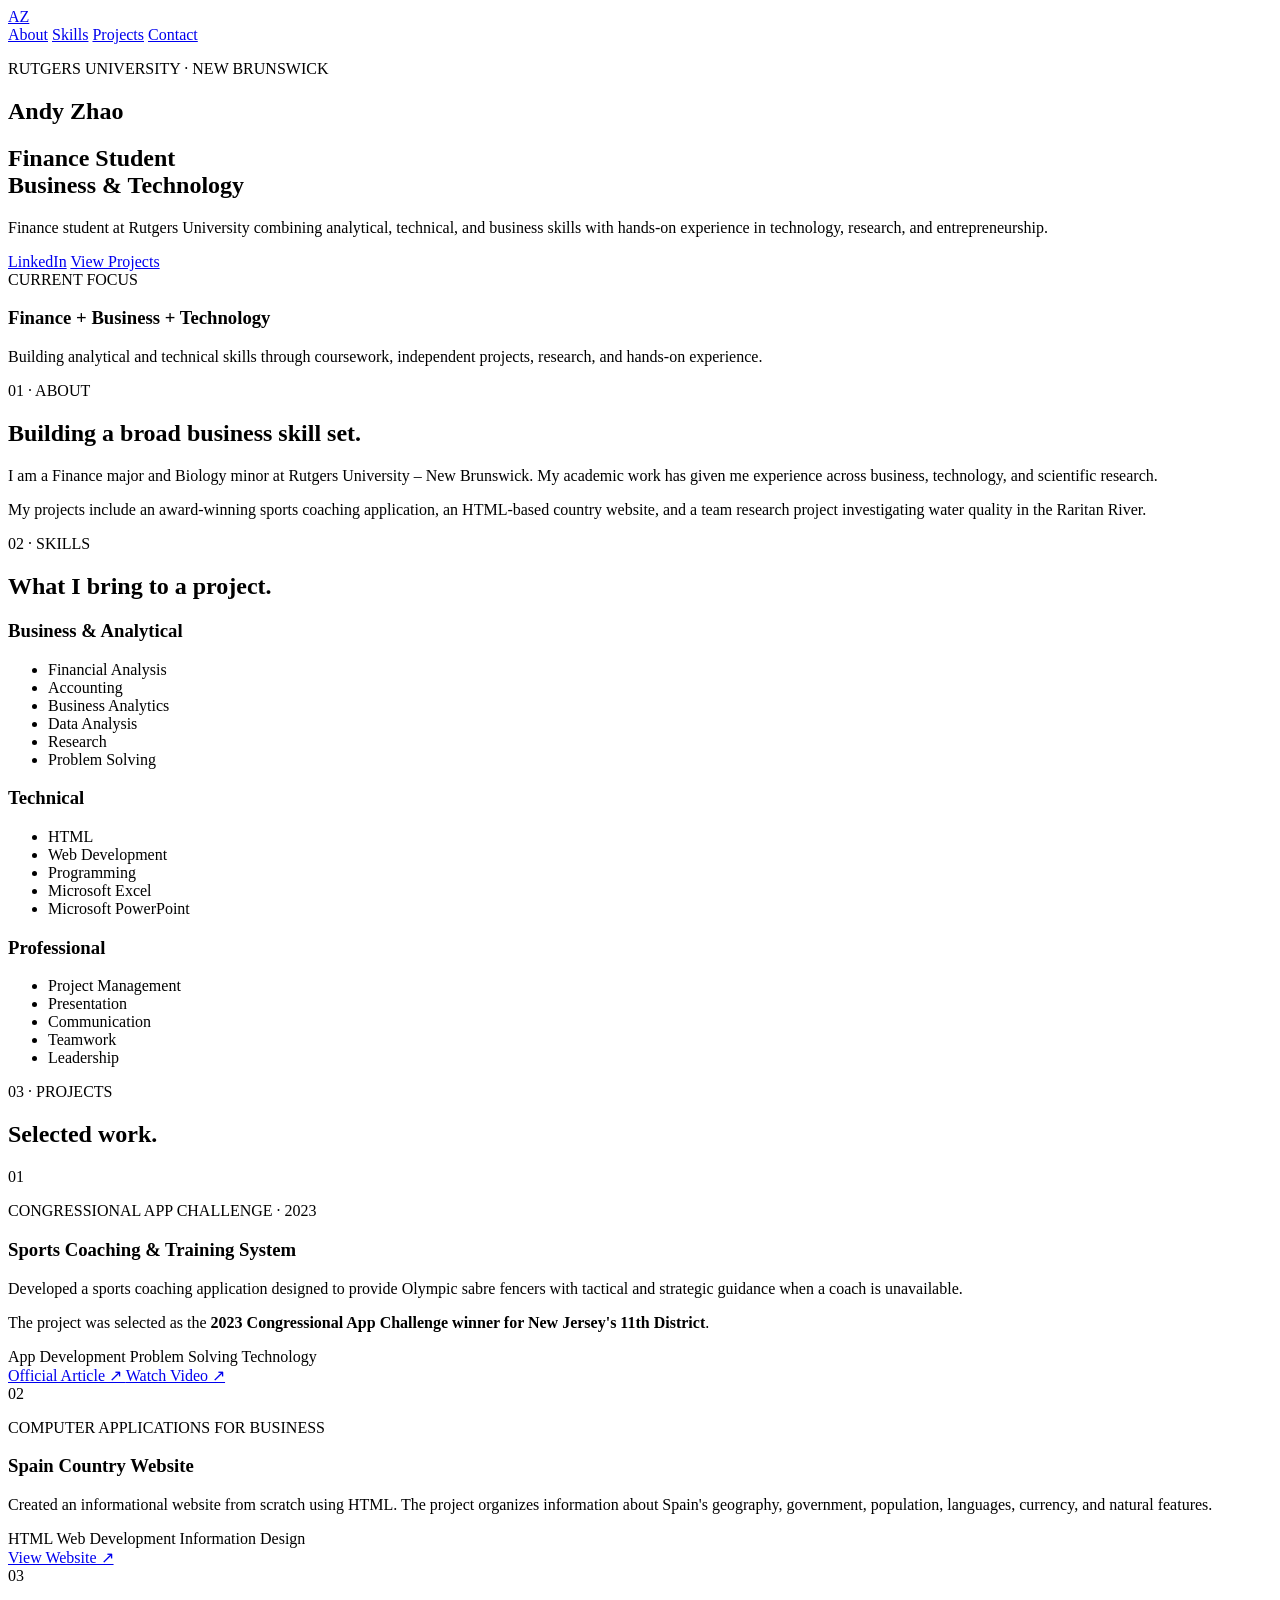
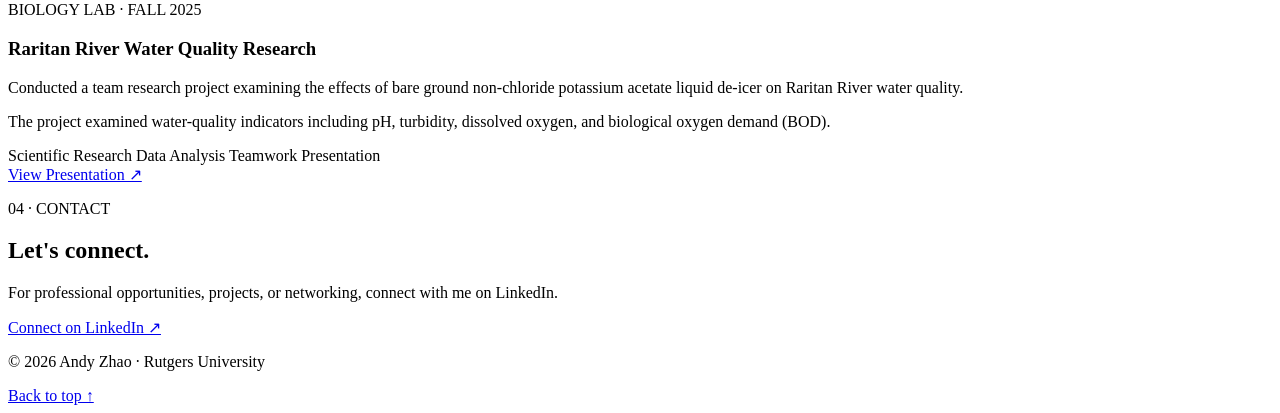
==== index.html @ 4a580656 "Create index.html" ====
<!DOCTYPE html>
<html lang="en">
<head>
    <meta charset="UTF-8">
    <meta name="viewport" content="width=device-width, initial-scale=1.0">
    <meta name="description" content="Andy Zhao - Rutgers University Finance student portfolio">
    <title>Andy Zhao | Portfolio</title>
    <link rel="stylesheet" href="style.css">
</head>

<body>
    <header class="site-header">
        <nav class="navbar">
            <a href="#home" class="logo">AZ</a>

            <div class="nav-links">
                <a href="#about">About</a>
                <a href="#skills">Skills</a>
                <a href="#projects">Projects</a>
                <a href="#contact">Contact</a>
            </div>
        </nav>
    </header>

    <main>
        <!-- HERO -->
        <section id="home" class="hero">
            <div class="hero-content">
                <p class="eyebrow">RUTGERS UNIVERSITY · NEW BRUNSWICK</p>

                <h1>Andy Zhao</h1>

                <h2>Finance Student<br>Business &amp; Technology</h2>

                <p class="intro">
                    Finance student at Rutgers University combining analytical,
                    technical, and business skills with hands-on experience in
                    technology, research, and entrepreneurship.
                </p>

                <div class="hero-buttons">
                    <a class="button primary" href="https://www.linkedin.com/in/andy-s-zhao"
                       target="_blank" rel="noopener noreferrer">LinkedIn</a>
                    <a class="button secondary" href="#projects">View Projects</a>
                </div>
            </div>

            <div class="hero-card">
                <span class="card-label">CURRENT FOCUS</span>
                <h3>Finance + Business + Technology</h3>
                <p>
                    Building analytical and technical skills through coursework,
                    independent projects, research, and hands-on experience.
                </p>
            </div>
        </section>

        <!-- ABOUT -->
        <section id="about" class="section about">
            <div class="section-heading">
                <p class="eyebrow">01 · ABOUT</p>
                <h2>Building a broad business skill set.</h2>
            </div>

            <div class="about-text">
                <p>
                    I am a Finance major and Biology minor at Rutgers University –
                    New Brunswick. My academic work has given me experience across
                    business, technology, and scientific research.
                </p>
                <p>
                    My projects include an award-winning sports coaching application,
                    an HTML-based country website, and a team research project
                    investigating water quality in the Raritan River.
                </p>
            </div>
        </section>

        <!-- SKILLS -->
        <section id="skills" class="section skills-section">
            <div class="section-heading">
                <p class="eyebrow">02 · SKILLS</p>
                <h2>What I bring to a project.</h2>
            </div>

            <div class="skills-grid">
                <div class="skill-group">
                    <h3>Business &amp; Analytical</h3>
                    <ul>
                        <li>Financial Analysis</li>
                        <li>Accounting</li>
                        <li>Business Analytics</li>
                        <li>Data Analysis</li>
                        <li>Research</li>
                        <li>Problem Solving</li>
                    </ul>
                </div>

                <div class="skill-group">
                    <h3>Technical</h3>
                    <ul>
                        <li>HTML</li>
                        <li>Web Development</li>
                        <li>Programming</li>
                        <li>Microsoft Excel</li>
                        <li>Microsoft PowerPoint</li>
                    </ul>
                </div>

                <div class="skill-group">
                    <h3>Professional</h3>
                    <ul>
                        <li>Project Management</li>
                        <li>Presentation</li>
                        <li>Communication</li>
                        <li>Teamwork</li>
                        <li>Leadership</li>
                    </ul>
                </div>
            </div>
        </section>

        <!-- PROJECTS -->
        <section id="projects" class="section projects-section">
            <div class="section-heading">
                <p class="eyebrow">03 · PROJECTS</p>
                <h2>Selected work.</h2>
            </div>

            <div class="projects-grid">

                <!-- PROJECT 1 -->
                <article class="project-card featured">
                    <div class="project-number">01</div>
                    <div class="project-content">
                        <p class="project-type">CONGRESSIONAL APP CHALLENGE · 2023</p>
                        <h3>Sports Coaching &amp; Training System</h3>

                        <p>
                            Developed a sports coaching application designed to
                            provide Olympic sabre fencers with tactical and
                            strategic guidance when a coach is unavailable.
                        </p>

                        <p>
                            The project was selected as the <strong>2023
                            Congressional App Challenge winner for New Jersey's
                            11th District</strong>.
                        </p>

                        <div class="tags">
                            <span>App Development</span>
                            <span>Problem Solving</span>
                            <span>Technology</span>
                        </div>

                        <div class="project-links">
                            <a href="https://www.congressionalappchallenge.us/23-nj11/"
                               target="_blank" rel="noopener noreferrer">
                                Official Article ↗
                            </a>
                            <a href="https://www.youtube.com/watch?v=cStrfnddeqA"
                               target="_blank" rel="noopener noreferrer">
                                Watch Video ↗
                            </a>
                        </div>
                    </div>
                </article>

                <!-- PROJECT 2 -->
                <article class="project-card">
                    <div class="project-number">02</div>
                    <div class="project-content">
                        <p class="project-type">COMPUTER APPLICATIONS FOR BUSINESS</p>
                        <h3>Spain Country Website</h3>

                        <p>
                            Created an informational website from scratch using
                            HTML. The project organizes information about Spain's
                            geography, government, population, languages, currency,
                            and natural features.
                        </p>

                        <div class="tags">
                            <span>HTML</span>
                            <span>Web Development</span>
                            <span>Information Design</span>
                        </div>

                        <div class="project-links">
                            <a href="projects/spain/Spain.html" target="_blank">
                                View Website ↗
                            </a>
                        </div>
                    </div>
                </article>

                <!-- PROJECT 3 -->
                <article class="project-card">
                    <div class="project-number">03</div>
                    <div class="project-content">
                        <p class="project-type">BIOLOGY LAB · FALL 2025</p>
                        <h3>Raritan River Water Quality Research</h3>

                        <p>
                            Conducted a team research project examining the effects
                            of bare ground non-chloride potassium acetate liquid
                            de-icer on Raritan River water quality.
                        </p>

                        <p>
                            The project examined water-quality indicators including
                            pH, turbidity, dissolved oxygen, and biological oxygen
                            demand (BOD).
                        </p>

                        <div class="tags">
                            <span>Scientific Research</span>
                            <span>Data Analysis</span>
                            <span>Teamwork</span>
                            <span>Presentation</span>
                        </div>

                        <div class="project-links">
                            <a href="projects/raritan-river/S12-T6-Final-Project-Presentation.pptx"
                               target="_blank">
                                View Presentation ↗
                            </a>
                        </div>
                    </div>
                </article>

            </div>
        </section>

        <!-- CONTACT -->
        <section id="contact" class="section contact-section">
            <p class="eyebrow">04 · CONTACT</p>
            <h2>Let's connect.</h2>
            <p>
                For professional opportunities, projects, or networking,
                connect with me on LinkedIn.
            </p>

            <a class="button primary"
               href="https://www.linkedin.com/in/andy-s-zhao"
               target="_blank" rel="noopener noreferrer">
                Connect on LinkedIn ↗
            </a>
        </section>
    </main>

    <footer>
        <p>© 2026 Andy Zhao · Rutgers University</p>
        <a href="#home">Back to top ↑</a>
    </footer>
</body>
</html>
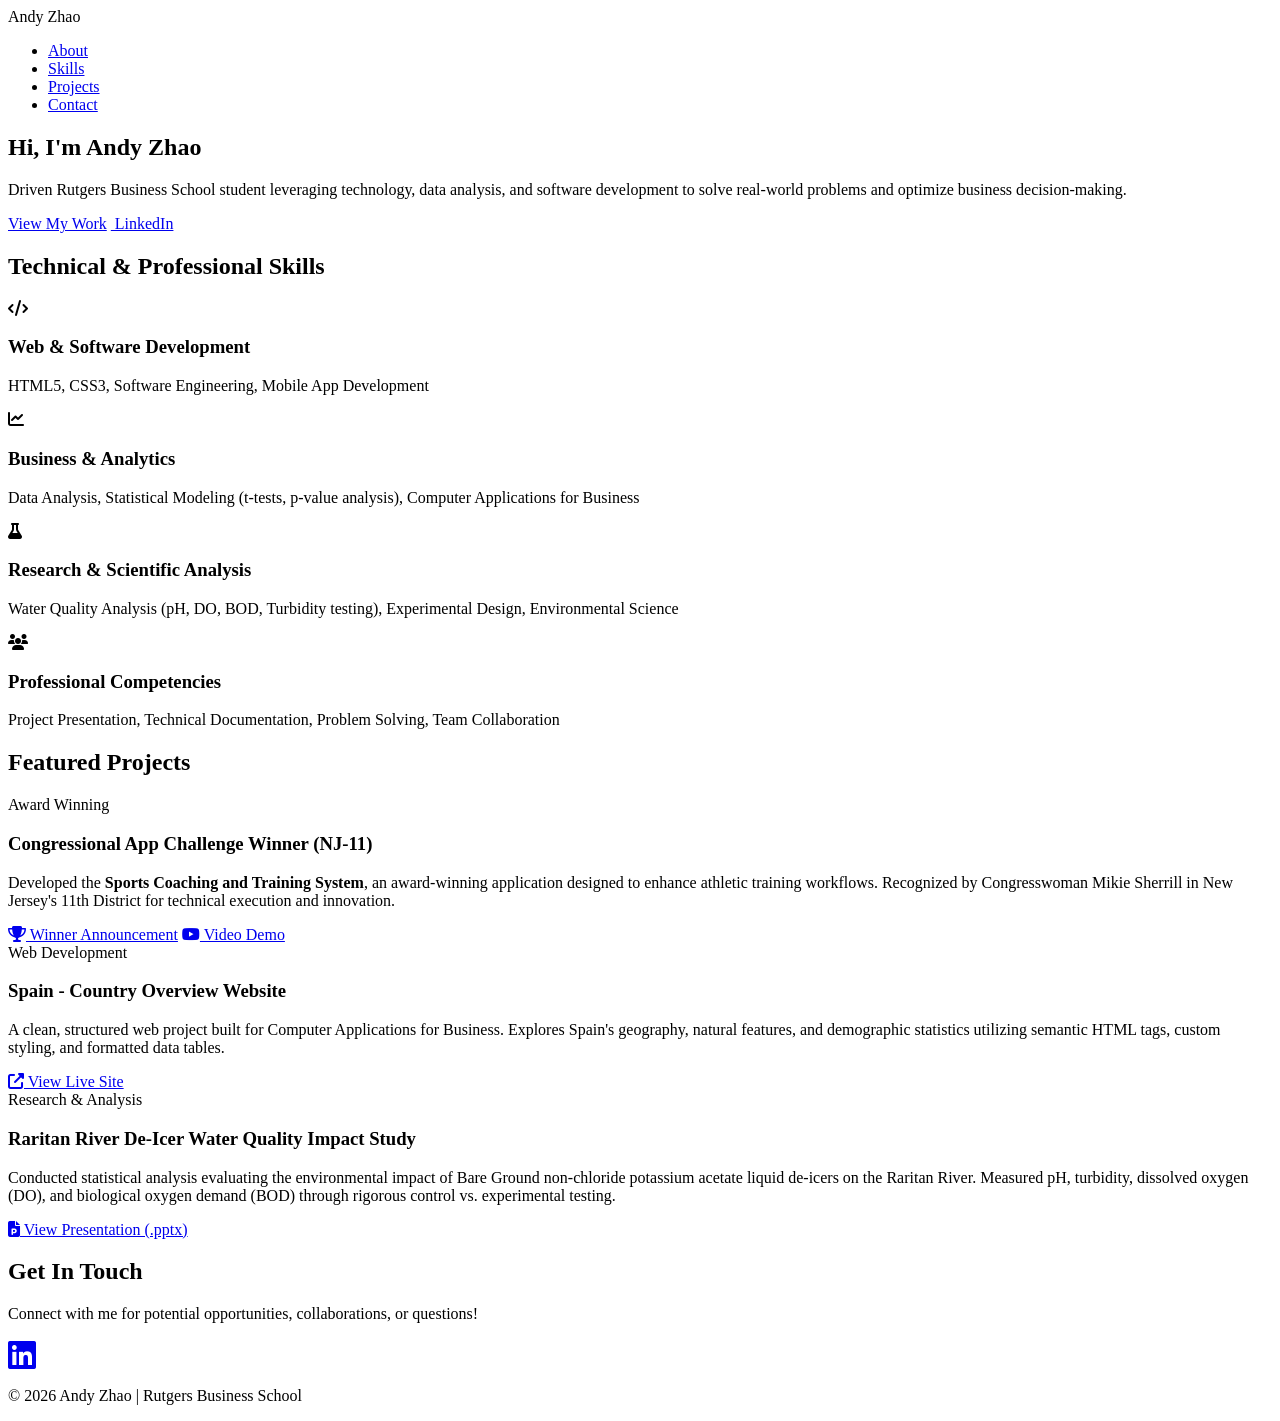
==== commit 006b5eda: "Update index.html" ====
--- a/index.html
+++ b/index.html
@@ -3,256 +3,126 @@
 <head>
     <meta charset="UTF-8">
     <meta name="viewport" content="width=device-width, initial-scale=1.0">
-    <meta name="description" content="Andy Zhao - Rutgers University Finance student portfolio">
-    <title>Andy Zhao | Portfolio</title>
+    <title>Andy Zhao - Personal Portfolio</title>
     <link rel="stylesheet" href="style.css">
+    <link rel="stylesheet" href="https://cdnjs.cloudflare.com/ajax/libs/font-awesome/6.4.0/css/all.min.css">
 </head>
+<body>
 
-<body>
-    <header class="site-header">
+    <!-- Navigation Bar -->
+    <header>
         <nav class="navbar">
-            <a href="#home" class="logo">AZ</a>
-
-            <div class="nav-links">
-                <a href="#about">About</a>
-                <a href="#skills">Skills</a>
-                <a href="#projects">Projects</a>
-                <a href="#contact">Contact</a>
-            </div>
+            <div class="logo">Andy Zhao</div>
+            <ul class="nav-links">
+                <li><a href="#about">About</a></li>
+                <li><a href="#skills">Skills</a></li>
+                <li><a href="#projects">Projects</a></li>
+                <li><a href="#contact">Contact</a></li>
+            </ul>
         </nav>
     </header>
 
-    <main>
-        <!-- HERO -->
-        <section id="home" class="hero">
-            <div class="hero-content">
-                <p class="eyebrow">RUTGERS UNIVERSITY · NEW BRUNSWICK</p>
+    <!-- Hero / Personal Statement Section -->
+    <section id="about" class="hero-section">
+        <div class="hero-content">
+            <h1>Hi, I'm Andy Zhao</h1>
+            <p class="personal-statement">
+                Driven Rutgers Business School student leveraging technology, data analysis, and software development to solve real-world problems and optimize business decision-making.
+            </p>
+            <div class="hero-buttons">
+                <a href="#projects" class="btn primary-btn">View My Work</a>
+                <a href="https://www.linkedin.com/in/andy-s-zhao" target="_blank" class="btn secondary-btn"><i class="fab class="fab fa-linkedin"></i> LinkedIn</a>
+            </div>
+        </div>
+    </section>
 
-                <h1>Andy Zhao</h1>
+    <!-- Skills Section -->
+    <section id="skills" class="skills-section">
+        <h2>Technical & Professional Skills</h2>
+        <div class="skills-grid">
+            <div class="skill-card">
+                <i class="fas fa-code"></i>
+                <h3>Web & Software Development</h3>
+                <p>HTML5, CSS3, Software Engineering, Mobile App Development</p>
+            </div>
+            <div class="skill-card">
+                <i class="fas fa-chart-line"></i>
+                <h3>Business & Analytics</h3>
+                <p>Data Analysis, Statistical Modeling (t-tests, p-value analysis), Computer Applications for Business</p>
+            </div>
+            <div class="skill-card">
+                <i class="fas fa-flask"></i>
+                <h3>Research & Scientific Analysis</h3>
+                <p>Water Quality Analysis (pH, DO, BOD, Turbidity testing), Experimental Design, Environmental Science</p>
+            </div>
+            <div class="skill-card">
+                <i class="fas fa-users"></i>
+                <h3>Professional Competencies</h3>
+                <p>Project Presentation, Technical Documentation, Problem Solving, Team Collaboration</p>
+            </div>
+        </div>
+    </section>
 
-                <h2>Finance Student<br>Business &amp; Technology</h2>
+    <!-- Projects Section -->
+    <section id="projects" class="projects-section">
+        <h2>Featured Projects</h2>
+        <div class="projects-grid">
 
-                <p class="intro">
-                    Finance student at Rutgers University combining analytical,
-                    technical, and business skills with hands-on experience in
-                    technology, research, and entrepreneurship.
-                </p>
-
-                <div class="hero-buttons">
-                    <a class="button primary" href="https://www.linkedin.com/in/andy-s-zhao"
-                       target="_blank" rel="noopener noreferrer">LinkedIn</a>
-                    <a class="button secondary" href="#projects">View Projects</a>
+            <!-- Project 1 -->
+            <div class="project-card">
+                <div class="project-info">
+                    <span class="badge">Award Winning</span>
+                    <h3>Congressional App Challenge Winner (NJ-11)</h3>
+                    <p>
+                        Developed the <strong>Sports Coaching and Training System</strong>, an award-winning application designed to enhance athletic training workflows. Recognized by Congresswoman Mikie Sherrill in New Jersey's 11th District for technical execution and innovation.
+                    </p>
+                    <div class="project-links">
+                        <a href="https://www.congressionalappchallenge.us/23-nj11/" target="_blank" class="proj-link"><i class="fas fa-trophy"></i> Winner Announcement</a>
+                        <a href="https://www.youtube.com/watch?v=cStrfnddeqA" target="_blank" class="proj-link"><i class="fab fa-youtube"></i> Video Demo</a>
+                    </div>
                 </div>
             </div>
 
-            <div class="hero-card">
-                <span class="card-label">CURRENT FOCUS</span>
-                <h3>Finance + Business + Technology</h3>
-                <p>
-                    Building analytical and technical skills through coursework,
-                    independent projects, research, and hands-on experience.
-                </p>
-            </div>
-        </section>
-
-        <!-- ABOUT -->
-        <section id="about" class="section about">
-            <div class="section-heading">
-                <p class="eyebrow">01 · ABOUT</p>
-                <h2>Building a broad business skill set.</h2>
+            <!-- Project 2 -->
+            <div class="project-card">
+                <div class="project-info">
+                    <span class="badge">Web Development</span>
+                    <h3>Spain - Country Overview Website</h3>
+                    <p>
+                        A clean, structured web project built for Computer Applications for Business. Explores Spain's geography, natural features, and demographic statistics utilizing semantic HTML tags, custom styling, and formatted data tables.
+                    </p>
+                    <div class="project-links">
+                        <a href="Spain.html" target="_blank" class="proj-link"><i class="fas fa-external-link-alt"></i> View Live Site</a>
+                    </div>
+                </div>
             </div>
 
-            <div class="about-text">
-                <p>
-                    I am a Finance major and Biology minor at Rutgers University –
-                    New Brunswick. My academic work has given me experience across
-                    business, technology, and scientific research.
-                </p>
-                <p>
-                    My projects include an award-winning sports coaching application,
-                    an HTML-based country website, and a team research project
-                    investigating water quality in the Raritan River.
-                </p>
-            </div>
-        </section>
-
-        <!-- SKILLS -->
-        <section id="skills" class="section skills-section">
-            <div class="section-heading">
-                <p class="eyebrow">02 · SKILLS</p>
-                <h2>What I bring to a project.</h2>
+            <!-- Project 3 -->
+            <div class="project-card">
+                <div class="project-info">
+                    <span class="badge">Research & Analysis</span>
+                    <h3>Raritan River De-Icer Water Quality Impact Study</h3>
+                    <p>
+                        Conducted statistical analysis evaluating the environmental impact of Bare Ground non-chloride potassium acetate liquid de-icers on the Raritan River. Measured pH, turbidity, dissolved oxygen (DO), and biological oxygen demand (BOD) through rigorous control vs. experimental testing.
+                    </p>
+                    <div class="project-links">
+                        <a href="S12-T6 Final Project Presentation.pptx" target="_blank" class="proj-link"><i class="fas fa-file-powerpoint"></i> View Presentation (.pptx)</a>
+                    </div>
+                </div>
             </div>
 
-            <div class="skills-grid">
-                <div class="skill-group">
-                    <h3>Business &amp; Analytical</h3>
-                    <ul>
-                        <li>Financial Analysis</li>
-                        <li>Accounting</li>
-                        <li>Business Analytics</li>
-                        <li>Data Analysis</li>
-                        <li>Research</li>
-                        <li>Problem Solving</li>
-                    </ul>
-                </div>
+        </div>
+    </section>
 
-                <div class="skill-group">
-                    <h3>Technical</h3>
-                    <ul>
-                        <li>HTML</li>
-                        <li>Web Development</li>
-                        <li>Programming</li>
-                        <li>Microsoft Excel</li>
-                        <li>Microsoft PowerPoint</li>
-                    </ul>
-                </div>
+    <!-- Footer / Contact Section -->
+    <footer id="contact">
+        <h2>Get In Touch</h2>
+        <p>Connect with me for potential opportunities, collaborations, or questions!</p>
+        <div class="social-links">
+            <a href="https://www.linkedin.com/in/andy-s-zhao" target="_blank"><i class="fab fa-linkedin fa-2x"></i></a>
+        </div>
+        <p class="copyright">&copy; 2026 Andy Zhao | Rutgers Business School</p>
+    </footer>
 
-                <div class="skill-group">
-                    <h3>Professional</h3>
-                    <ul>
-                        <li>Project Management</li>
-                        <li>Presentation</li>
-                        <li>Communication</li>
-                        <li>Teamwork</li>
-                        <li>Leadership</li>
-                    </ul>
-                </div>
-            </div>
-        </section>
-
-        <!-- PROJECTS -->
-        <section id="projects" class="section projects-section">
-            <div class="section-heading">
-                <p class="eyebrow">03 · PROJECTS</p>
-                <h2>Selected work.</h2>
-            </div>
-
-            <div class="projects-grid">
-
-                <!-- PROJECT 1 -->
-                <article class="project-card featured">
-                    <div class="project-number">01</div>
-                    <div class="project-content">
-                        <p class="project-type">CONGRESSIONAL APP CHALLENGE · 2023</p>
-                        <h3>Sports Coaching &amp; Training System</h3>
-
-                        <p>
-                            Developed a sports coaching application designed to
-                            provide Olympic sabre fencers with tactical and
-                            strategic guidance when a coach is unavailable.
-                        </p>
-
-                        <p>
-                            The project was selected as the <strong>2023
-                            Congressional App Challenge winner for New Jersey's
-                            11th District</strong>.
-                        </p>
-
-                        <div class="tags">
-                            <span>App Development</span>
-                            <span>Problem Solving</span>
-                            <span>Technology</span>
-                        </div>
-
-                        <div class="project-links">
-                            <a href="https://www.congressionalappchallenge.us/23-nj11/"
-                               target="_blank" rel="noopener noreferrer">
-                                Official Article ↗
-                            </a>
-                            <a href="https://www.youtube.com/watch?v=cStrfnddeqA"
-                               target="_blank" rel="noopener noreferrer">
-                                Watch Video ↗
-                            </a>
-                        </div>
-                    </div>
-                </article>
-
-                <!-- PROJECT 2 -->
-                <article class="project-card">
-                    <div class="project-number">02</div>
-                    <div class="project-content">
-                        <p class="project-type">COMPUTER APPLICATIONS FOR BUSINESS</p>
-                        <h3>Spain Country Website</h3>
-
-                        <p>
-                            Created an informational website from scratch using
-                            HTML. The project organizes information about Spain's
-                            geography, government, population, languages, currency,
-                            and natural features.
-                        </p>
-
-                        <div class="tags">
-                            <span>HTML</span>
-                            <span>Web Development</span>
-                            <span>Information Design</span>
-                        </div>
-
-                        <div class="project-links">
-                            <a href="projects/spain/Spain.html" target="_blank">
-                                View Website ↗
-                            </a>
-                        </div>
-                    </div>
-                </article>
-
-                <!-- PROJECT 3 -->
-                <article class="project-card">
-                    <div class="project-number">03</div>
-                    <div class="project-content">
-                        <p class="project-type">BIOLOGY LAB · FALL 2025</p>
-                        <h3>Raritan River Water Quality Research</h3>
-
-                        <p>
-                            Conducted a team research project examining the effects
-                            of bare ground non-chloride potassium acetate liquid
-                            de-icer on Raritan River water quality.
-                        </p>
-
-                        <p>
-                            The project examined water-quality indicators including
-                            pH, turbidity, dissolved oxygen, and biological oxygen
-                            demand (BOD).
-                        </p>
-
-                        <div class="tags">
-                            <span>Scientific Research</span>
-                            <span>Data Analysis</span>
-                            <span>Teamwork</span>
-                            <span>Presentation</span>
-                        </div>
-
-                        <div class="project-links">
-                            <a href="projects/raritan-river/S12-T6-Final-Project-Presentation.pptx"
-                               target="_blank">
-                                View Presentation ↗
-                            </a>
-                        </div>
-                    </div>
-                </article>
-
-            </div>
-        </section>
-
-        <!-- CONTACT -->
-        <section id="contact" class="section contact-section">
-            <p class="eyebrow">04 · CONTACT</p>
-            <h2>Let's connect.</h2>
-            <p>
-                For professional opportunities, projects, or networking,
-                connect with me on LinkedIn.
-            </p>
-
-            <a class="button primary"
-               href="https://www.linkedin.com/in/andy-s-zhao"
-               target="_blank" rel="noopener noreferrer">
-                Connect on LinkedIn ↗
-            </a>
-        </section>
-    </main>
-
-    <footer>
-        <p>© 2026 Andy Zhao · Rutgers University</p>
-        <a href="#home">Back to top ↑</a>
-    </footer>
 </body>
 </html>
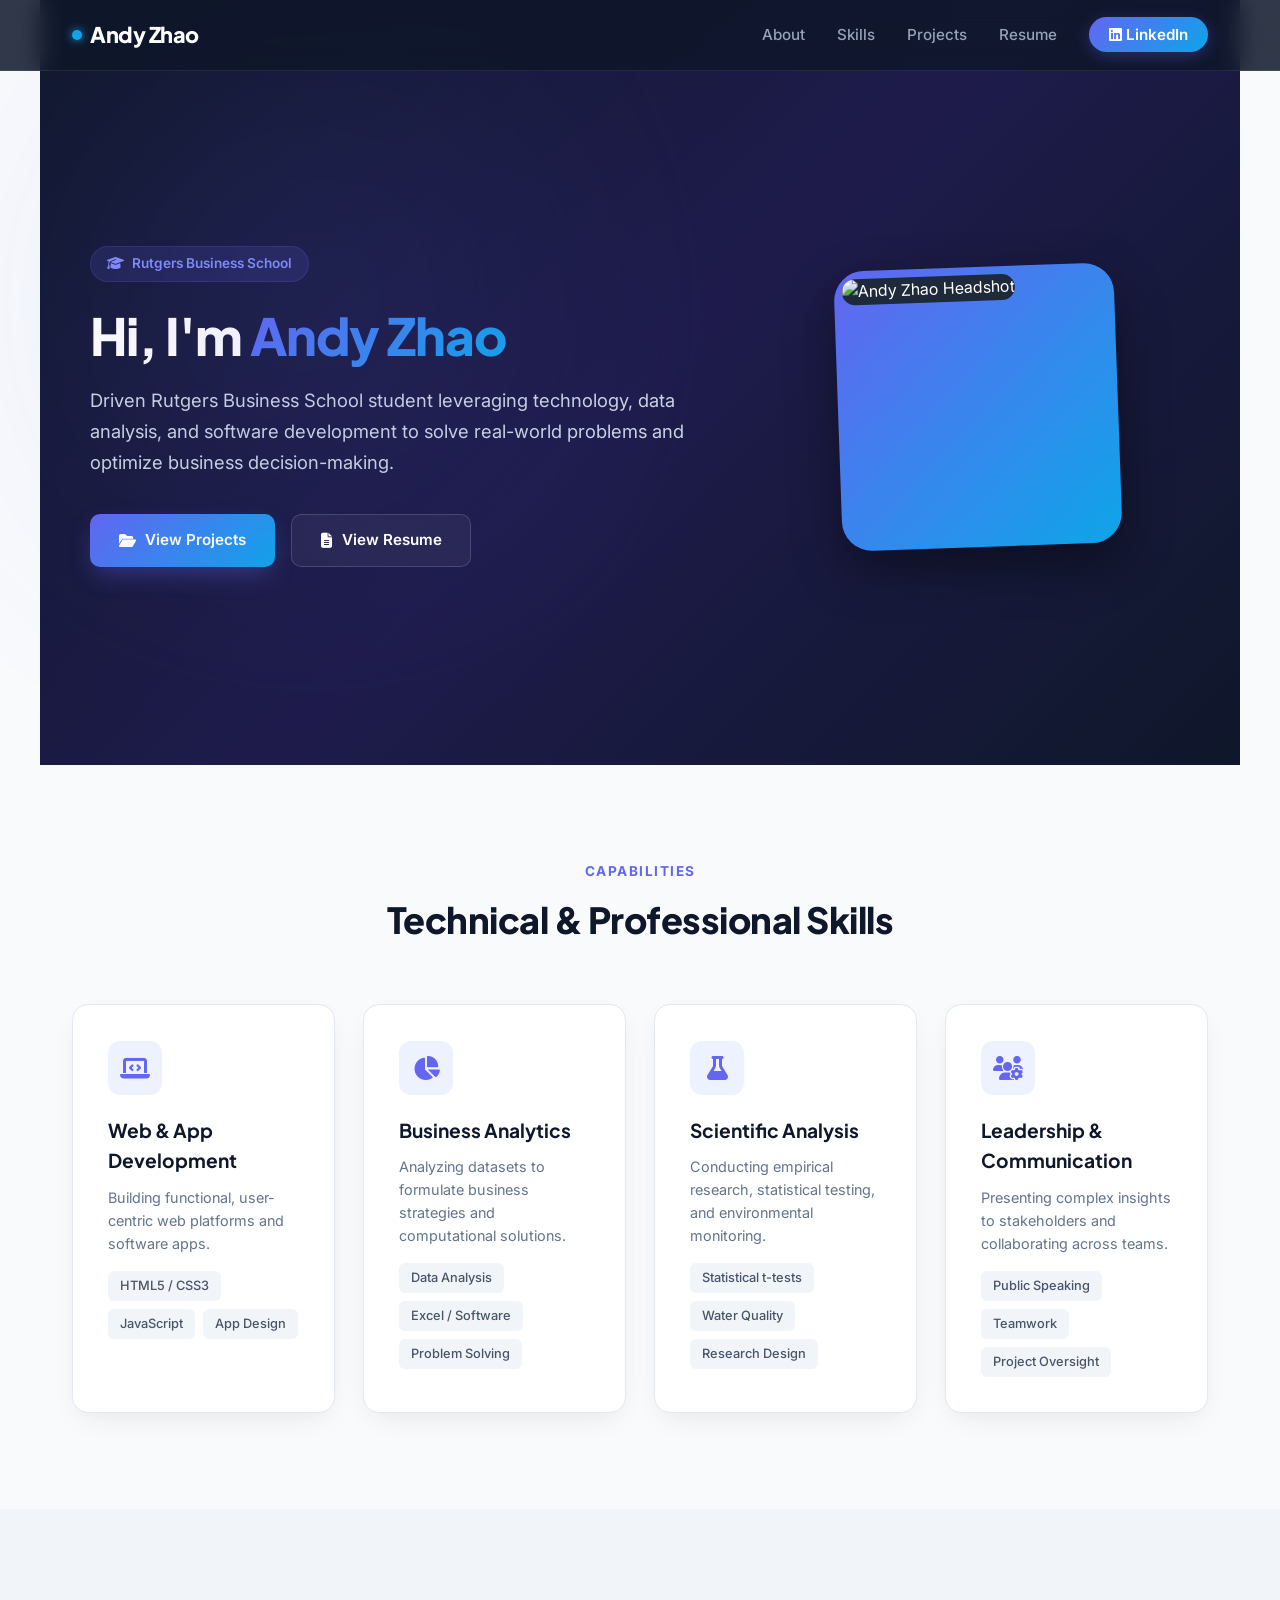
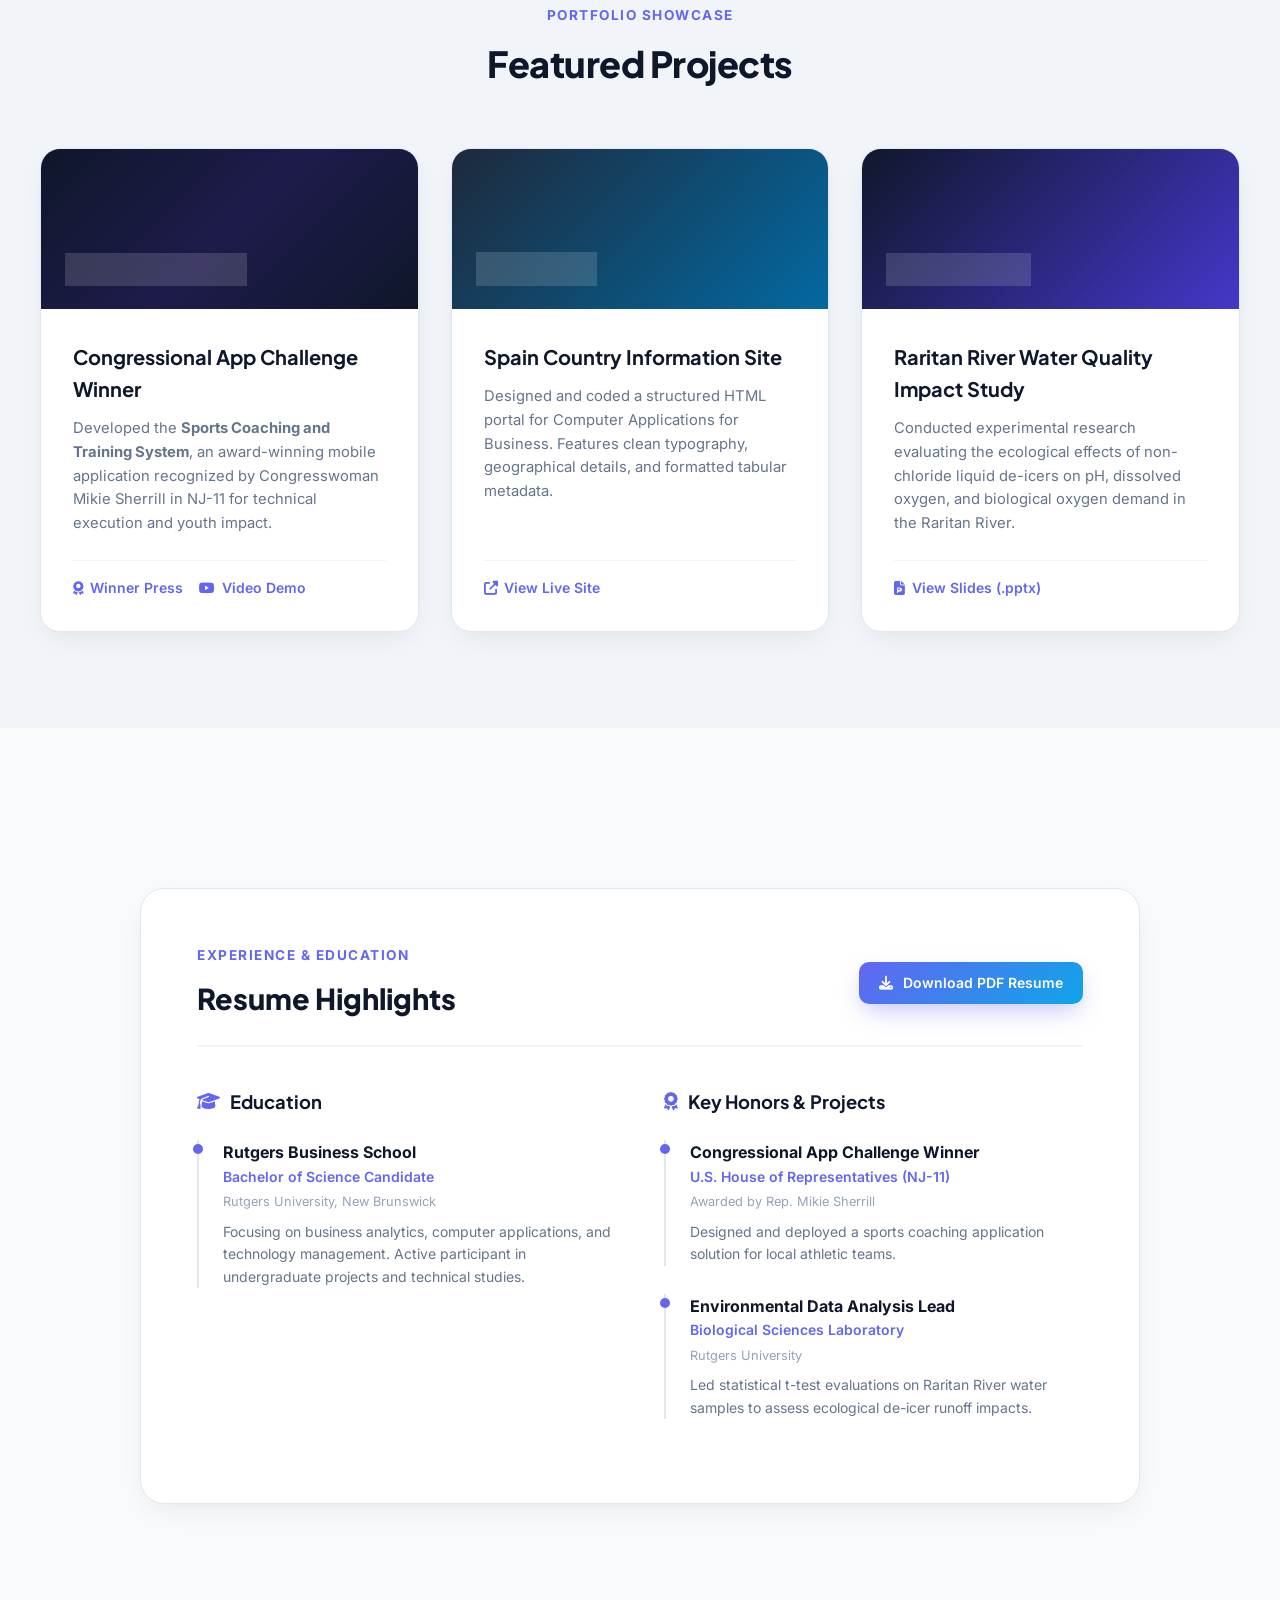
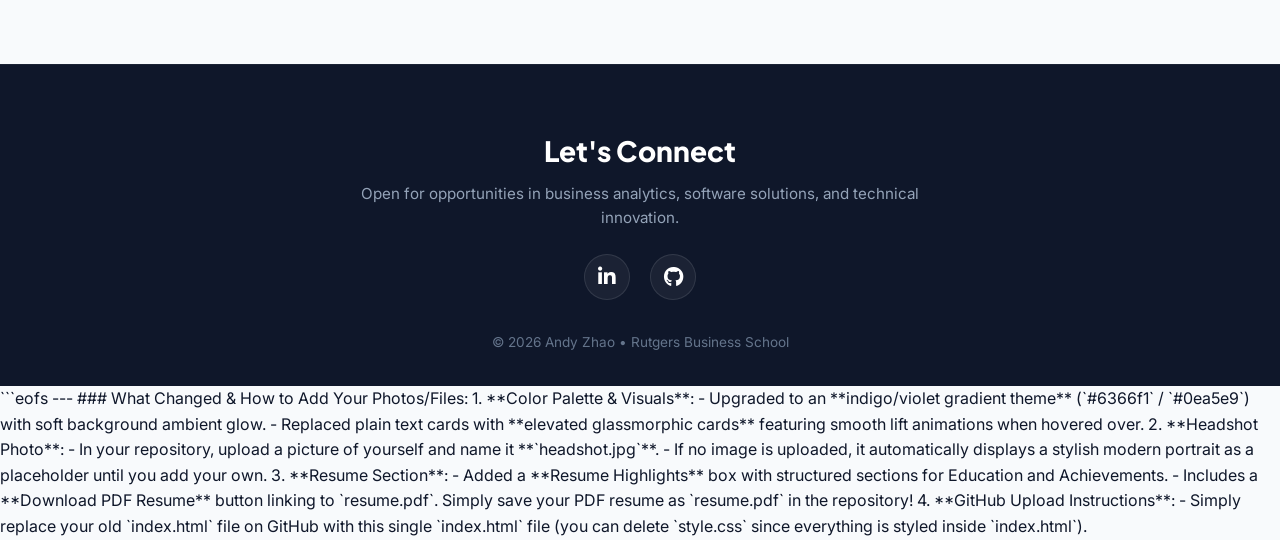
==== commit aa80e43e: "Update index.html" ====
--- a/index.html
+++ b/index.html
@@ -3,126 +3,910 @@
 <head>
     <meta charset="UTF-8">
     <meta name="viewport" content="width=device-width, initial-scale=1.0">
-    <title>Andy Zhao - Personal Portfolio</title>
-    <link rel="stylesheet" href="style.css">
-    <link rel="stylesheet" href="https://cdnjs.cloudflare.com/ajax/libs/font-awesome/6.4.0/css/all.min.css">
+    <title>Andy Zhao | RBS Portfolio</title>
+    <!-- Google Fonts -->
+    <link rel="preconnect" href="https://fonts.googleapis.com">
+    <link rel="preconnect" href="https://fonts.gstatic.com" crossorigin>
+    <link href="https://fonts.googleapis.com/css2?family=Plus+Jakarta+Sans:wght@400;500;600;700;800&family=Inter:wght@300;400;500;600&display=swap" rel="stylesheet">
+    <!-- FontAwesome Icons -->
+    <link rel="stylesheet" href="https://cdnjs.cloudflare.com/ajax/libs/font-awesome/6.5.1/css/all.min.css">
+    
+    <style>
+        :root {
+            --primary: #6366f1;
+            --primary-dark: #4f46e5;
+            --primary-light: #818cf8;
+            --accent: #0ea5e9;
+            --accent-glow: rgba(14, 165, 233, 0.25);
+            --bg-dark: #0f172a;
+            --bg-card: #1e293b;
+            --bg-light: #f8fafc;
+            --text-dark: #0f172a;
+            --text-muted: #64748b;
+            --text-light: #f1f5f9;
+            --border-glow: rgba(99, 102, 241, 0.2);
+            --gradient-hero: linear-gradient(135deg, #0f172a 0%, #1e1b4b 50%, #0f172a 100%);
+            --gradient-accent: linear-gradient(135deg, #6366f1 0%, #0ea5e9 100%);
+            --shadow-card: 0 10px 30px -10px rgba(0, 0, 0, 0.1);
+            --shadow-hover: 0 20px 40px -15px rgba(99, 102, 241, 0.3);
+        }
+
+        * {
+            margin: 0;
+            padding: 0;
+            box-sizing: border-box;
+            scroll-behavior: smooth;
+        }
+
+        body {
+            font-family: 'Inter', sans-serif;
+            background-color: var(--bg-light);
+            color: var(--text-dark);
+            line-height: 1.6;
+            overflow-x: hidden;
+        }
+
+        h1, h2, h3, .logo {
+            font-family: 'Plus Jakarta Sans', sans-serif;
+        }
+
+        /* Navigation */
+        header {
+            position: fixed;
+            top: 0;
+            left: 0;
+            width: 100%;
+            background: rgba(15, 23, 42, 0.85);
+            backdrop-filter: blur(12px);
+            z-index: 1000;
+            border-bottom: 1px solid rgba(255, 255, 255, 0.08);
+        }
+
+        .navbar {
+            max-width: 1200px;
+            margin: 0 auto;
+            padding: 1.1rem 2rem;
+            display: flex;
+            justify-content: space-between;
+            align-items: center;
+        }
+
+        .logo {
+            font-size: 1.35rem;
+            font-weight: 800;
+            color: #ffffff;
+            letter-spacing: -0.5px;
+            display: flex;
+            align-items: center;
+            gap: 0.5rem;
+        }
+
+        .logo-dot {
+            width: 10px;
+            height: 10px;
+            background: var(--accent);
+            border-radius: 50%;
+            display: inline-block;
+            box-shadow: 0 0 10px var(--accent);
+        }
+
+        .nav-links {
+            display: flex;
+            list-style: none;
+            gap: 2rem;
+        }
+
+        .nav-links a {
+            color: #94a3b8;
+            text-decoration: none;
+            font-weight: 500;
+            font-size: 0.95rem;
+            transition: all 0.3s ease;
+        }
+
+        .nav-links a:hover {
+            color: #ffffff;
+            text-shadow: 0 0 10px rgba(255, 255, 255, 0.5);
+        }
+
+        .nav-btn {
+            background: var(--gradient-accent);
+            color: #ffffff !important;
+            padding: 0.5rem 1.25rem;
+            border-radius: 50px;
+            font-weight: 600 !important;
+            box-shadow: 0 4px 15px rgba(99, 102, 241, 0.3);
+        }
+
+        .nav-btn:hover {
+            transform: translateY(-2px);
+            box-shadow: 0 6px 20px rgba(99, 102, 241, 0.5);
+        }
+
+        /* Hero Section */
+        .hero {
+            background: var(--gradient-hero);
+            color: #ffffff;
+            padding: 9rem 2rem 6rem;
+            min-height: 85vh;
+            display: flex;
+            align-items: center;
+            position: relative;
+        }
+
+        .hero::before {
+            content: '';
+            position: absolute;
+            top: 20%;
+            left: 10%;
+            width: 300px;
+            height: 300px;
+            background: var(--primary);
+            border-radius: 50%;
+            filter: blur(140px);
+            opacity: 0.3;
+            pointer-events: none;
+        }
+
+        .hero-container {
+            max-width: 1100px;
+            margin: 0 auto;
+            display: grid;
+            grid-template-columns: 1.3fr 0.9fr;
+            gap: 4rem;
+            align-items: center;
+            width: 100%;
+        }
+
+        .hero-badge {
+            display: inline-flex;
+            align-items: center;
+            gap: 0.5rem;
+            background: rgba(99, 102, 241, 0.15);
+            border: 1px solid var(--border-glow);
+            color: var(--primary-light);
+            padding: 0.4rem 1rem;
+            border-radius: 50px;
+            font-size: 0.85rem;
+            font-weight: 600;
+            margin-bottom: 1.5rem;
+        }
+
+        .hero-title {
+            font-size: 3.2rem;
+            font-weight: 800;
+            line-height: 1.15;
+            margin-bottom: 1.2rem;
+            letter-spacing: -1px;
+        }
+
+        .gradient-text {
+            background: var(--gradient-accent);
+            -webkit-background-clip: text;
+            -webkit-text-fill-color: transparent;
+        }
+
+        .personal-statement {
+            font-size: 1.15rem;
+            color: #cbd5e1;
+            margin-bottom: 2.2rem;
+            line-height: 1.7;
+            font-weight: 400;
+        }
+
+        .hero-actions {
+            display: flex;
+            gap: 1rem;
+            flex-wrap: wrap;
+        }
+
+        .btn {
+            display: inline-flex;
+            align-items: center;
+            gap: 0.6rem;
+            padding: 0.85rem 1.8rem;
+            border-radius: 10px;
+            font-weight: 600;
+            text-decoration: none;
+            transition: all 0.3s ease;
+            font-size: 0.95rem;
+        }
+
+        .btn-primary {
+            background: var(--gradient-accent);
+            color: #ffffff;
+            box-shadow: 0 10px 25px -5px rgba(99, 102, 241, 0.4);
+        }
+
+        .btn-primary:hover {
+            transform: translateY(-3px);
+            box-shadow: 0 15px 30px -5px rgba(99, 102, 241, 0.6);
+        }
+
+        .btn-secondary {
+            background: rgba(255, 255, 255, 0.05);
+            color: #ffffff;
+            border: 1px solid rgba(255, 255, 255, 0.15);
+            backdrop-filter: blur(10px);
+        }
+
+        .btn-secondary:hover {
+            background: rgba(255, 255, 255, 0.1);
+            transform: translateY(-3px);
+        }
+
+        /* Headshot Image Styling */
+        .headshot-wrapper {
+            position: relative;
+            display: flex;
+            justify-content: center;
+        }
+
+        .headshot-frame {
+            position: relative;
+            width: 280px;
+            height: 280px;
+            border-radius: 30px;
+            padding: 8px;
+            background: var(--gradient-accent);
+            box-shadow: 0 20px 50px rgba(0,0,0,0.4);
+            transform: rotate(-2deg);
+            transition: transform 0.4s ease;
+        }
+
+        .headshot-frame:hover {
+            transform: rotate(0deg) scale(1.02);
+        }
+
+        .headshot-img {
+            width: 100%;
+            height: 100%;
+            object-fit: cover;
+            border-radius: 22px;
+            background-color: #1e293b;
+        }
+
+        /* Section Commons */
+        .section-header {
+            text-align: center;
+            max-width: 650px;
+            margin: 0 auto 3.5rem;
+        }
+
+        .section-tag {
+            color: var(--primary);
+            text-transform: uppercase;
+            font-size: 0.85rem;
+            font-weight: 700;
+            letter-spacing: 1.5px;
+            margin-bottom: 0.5rem;
+            display: block;
+        }
+
+        .section-title {
+            font-size: 2.25rem;
+            font-weight: 800;
+            color: var(--text-dark);
+            letter-spacing: -0.5px;
+        }
+
+        section {
+            padding: 6rem 2rem;
+            max-width: 1200px;
+            margin: 0 auto;
+        }
+
+        /* Skills Section */
+        .skills-grid {
+            display: grid;
+            grid-template-columns: repeat(auto-fit, minmax(260px, 1fr));
+            gap: 1.75rem;
+        }
+
+        .skill-card {
+            background: #ffffff;
+            border: 1px solid #e2e8f0;
+            padding: 2.2rem;
+            border-radius: 16px;
+            box-shadow: var(--shadow-card);
+            transition: all 0.3s ease;
+            position: relative;
+            overflow: hidden;
+        }
+
+        .skill-card::before {
+            content: '';
+            position: absolute;
+            top: 0;
+            left: 0;
+            width: 100%;
+            height: 4px;
+            background: var(--gradient-accent);
+            opacity: 0;
+            transition: opacity 0.3s ease;
+        }
+
+        .skill-card:hover {
+            transform: translateY(-6px);
+            box-shadow: var(--shadow-hover);
+            border-color: rgba(99, 102, 241, 0.3);
+        }
+
+        .skill-card:hover::before {
+            opacity: 1;
+        }
+
+        .skill-icon {
+            width: 54px;
+            height: 54px;
+            border-radius: 12px;
+            background: #eef2ff;
+            color: var(--primary);
+            display: flex;
+            align-items: center;
+            justify-content: center;
+            font-size: 1.5rem;
+            margin-bottom: 1.25rem;
+        }
+
+        .skill-card h3 {
+            font-size: 1.2rem;
+            font-weight: 700;
+            margin-bottom: 0.6rem;
+            color: var(--text-dark);
+        }
+
+        .skill-tags {
+            display: flex;
+            flex-wrap: wrap;
+            gap: 0.5rem;
+            margin-top: 1rem;
+        }
+
+        .tag {
+            background: #f1f5f9;
+            color: #475569;
+            padding: 0.3rem 0.75rem;
+            border-radius: 6px;
+            font-size: 0.8rem;
+            font-weight: 500;
+        }
+
+        /* Projects Section */
+        .projects-bg {
+            background: #f1f5f9;
+            padding: 6rem 2rem;
+        }
+
+        .projects-wrapper {
+            max-width: 1200px;
+            margin: 0 auto;
+        }
+
+        .projects-grid {
+            display: grid;
+            grid-template-columns: repeat(auto-fit, minmax(330px, 1fr));
+            gap: 2rem;
+        }
+
+        .project-card {
+            background: #ffffff;
+            border-radius: 20px;
+            overflow: hidden;
+            border: 1px solid #e2e8f0;
+            box-shadow: var(--shadow-card);
+            transition: all 0.3s ease;
+            display: flex;
+            flex-direction: column;
+        }
+
+        .project-card:hover {
+            transform: translateY(-8px);
+            box-shadow: var(--shadow-hover);
+        }
+
+        .project-banner {
+            height: 160px;
+            background: var(--gradient-hero);
+            padding: 1.5rem;
+            display: flex;
+            align-items: flex-end;
+            position: relative;
+        }
+
+        .project-badge {
+            background: rgba(255, 255, 255, 0.15);
+            backdrop-filter: blur(8px);
+            color: #ffffff;
+            padding: 0.35rem 0.85rem;
+            border-radius: 50px;
+            font-size: 0.75rem;
+            font-weight: 700;
+            letter-spacing: 0.5px;
+            border: 1px solid rgba(255, 255, 255, 0.2);
+        }
+
+        .project-body {
+            padding: 2rem;
+            display: flex;
+            flex-direction: column;
+            flex-grow: 1;
+        }
+
+        .project-title {
+            font-size: 1.25rem;
+            font-weight: 700;
+            color: var(--text-dark);
+            margin-bottom: 0.75rem;
+        }
+
+        .project-desc {
+            color: #64748b;
+            font-size: 0.925rem;
+            line-height: 1.6;
+            margin-bottom: 1.5rem;
+            flex-grow: 1;
+        }
+
+        .project-links {
+            display: flex;
+            gap: 1rem;
+            flex-wrap: wrap;
+            padding-top: 1rem;
+            border-top: 1px solid #f1f5f9;
+        }
+
+        .proj-link-btn {
+            color: var(--primary);
+            text-decoration: none;
+            font-weight: 600;
+            font-size: 0.875rem;
+            display: inline-flex;
+            align-items: center;
+            gap: 0.4rem;
+            transition: color 0.2s ease;
+        }
+
+        .proj-link-btn:hover {
+            color: var(--primary-dark);
+            text-decoration: underline;
+        }
+
+        /* Resume Section */
+        .resume-section {
+            background: #ffffff;
+            border: 1px solid #e2e8f0;
+            border-radius: 24px;
+            padding: 3.5rem;
+            box-shadow: var(--shadow-card);
+            margin: 4rem auto;
+            max-width: 1000px;
+        }
+
+        .resume-header {
+            display: flex;
+            justify-content: space-between;
+            align-items: center;
+            flex-wrap: wrap;
+            gap: 1.5rem;
+            margin-bottom: 2.5rem;
+            padding-bottom: 1.5rem;
+            border-bottom: 2px solid #f1f5f9;
+        }
+
+        .resume-grid {
+            display: grid;
+            grid-template-columns: 1fr 1fr;
+            gap: 3rem;
+        }
+
+        .resume-column-title {
+            font-size: 1.15rem;
+            font-weight: 700;
+            color: var(--text-dark);
+            margin-bottom: 1.5rem;
+            display: flex;
+            align-items: center;
+            gap: 0.6rem;
+        }
+
+        .resume-item {
+            position: relative;
+            padding-left: 1.5rem;
+            margin-bottom: 1.75rem;
+            border-left: 2px solid #e2e8f0;
+        }
+
+        .resume-item::before {
+            content: '';
+            position: absolute;
+            left: -6px;
+            top: 4px;
+            width: 10px;
+            height: 10px;
+            border-radius: 50%;
+            background: var(--primary);
+        }
+
+        .resume-item-title {
+            font-weight: 700;
+            font-size: 1rem;
+            color: var(--text-dark);
+        }
+
+        .resume-item-subtitle {
+            color: var(--primary);
+            font-size: 0.875rem;
+            font-weight: 600;
+            margin-bottom: 0.25rem;
+        }
+
+        .resume-item-date {
+            color: #94a3b8;
+            font-size: 0.8rem;
+            margin-bottom: 0.5rem;
+        }
+
+        .resume-item-desc {
+            font-size: 0.875rem;
+            color: #64748b;
+        }
+
+        /* Footer */
+        footer {
+            background: var(--bg-dark);
+            color: #94a3b8;
+            padding: 4rem 2rem 2rem;
+            text-align: center;
+            border-top: 1px solid rgba(255,255,255,0.05);
+        }
+
+        .footer-content {
+            max-width: 600px;
+            margin: 0 auto;
+        }
+
+        .footer-socials {
+            display: flex;
+            justify-content: center;
+            gap: 1.25rem;
+            margin: 1.5rem 0 2rem;
+        }
+
+        .social-circle {
+            width: 46px;
+            height: 46px;
+            border-radius: 50%;
+            background: rgba(255,255,255,0.05);
+            border: 1px solid rgba(255,255,255,0.1);
+            color: #ffffff;
+            display: flex;
+            align-items: center;
+            justify-content: center;
+            font-size: 1.25rem;
+            text-decoration: none;
+            transition: all 0.3s ease;
+        }
+
+        .social-circle:hover {
+            background: var(--gradient-accent);
+            transform: translateY(-3px);
+            box-shadow: 0 10px 20px rgba(99,102,241,0.4);
+        }
+
+        .copyright {
+            font-size: 0.85rem;
+            color: #64748b;
+        }
+
+        /* Mobile Responsive */
+        @media (max-width: 900px) {
+            .hero-container {
+                grid-template-columns: 1fr;
+                text-align: center;
+            }
+            .hero-actions {
+                justify-content: center;
+            }
+            .headshot-wrapper {
+                order: -1;
+            }
+            .resume-grid {
+                grid-template-columns: 1fr;
+                gap: 2rem;
+            }
+            .nav-links {
+                display: none; /* Can expand into mobile menu if needed */
+            }
+        }
+    </style>
 </head>
 <body>
 
-    <!-- Navigation Bar -->
+    <!-- Header / Navbar -->
     <header>
         <nav class="navbar">
-            <div class="logo">Andy Zhao</div>
+            <div class="logo">
+                <span class="logo-dot"></span>
+                Andy Zhao
+            </div>
             <ul class="nav-links">
                 <li><a href="#about">About</a></li>
                 <li><a href="#skills">Skills</a></li>
                 <li><a href="#projects">Projects</a></li>
-                <li><a href="#contact">Contact</a></li>
+                <li><a href="#resume">Resume</a></li>
+                <li><a href="https://www.linkedin.com/in/andy-s-zhao" target="_blank" class="nav-btn"><i class="fab fa-linkedin"></i> LinkedIn</a></li>
             </ul>
         </nav>
     </header>
 
     <!-- Hero / Personal Statement Section -->
-    <section id="about" class="hero-section">
-        <div class="hero-content">
-            <h1>Hi, I'm Andy Zhao</h1>
-            <p class="personal-statement">
-                Driven Rutgers Business School student leveraging technology, data analysis, and software development to solve real-world problems and optimize business decision-making.
-            </p>
-            <div class="hero-buttons">
-                <a href="#projects" class="btn primary-btn">View My Work</a>
-                <a href="https://www.linkedin.com/in/andy-s-zhao" target="_blank" class="btn secondary-btn"><i class="fab class="fab fa-linkedin"></i> LinkedIn</a>
+    <section id="about" class="hero">
+        <div class="hero-container">
+            <div class="hero-text">
+                <div class="hero-badge">
+                    <i class="fas fa-graduation-cap"></i> Rutgers Business School
+                </div>
+                <h1 class="hero-title">
+                    Hi, I'm <span class="gradient-text">Andy Zhao</span>
+                </h1>
+                <p class="personal-statement">
+                    Driven Rutgers Business School student leveraging technology, data analysis, and software development to solve real-world problems and optimize business decision-making.
+                </p>
+                <div class="hero-actions">
+                    <a href="#projects" class="btn btn-primary">
+                        <i class="fas fa-folder-open"></i> View Projects
+                    </a>
+                    <a href="#resume" class="btn btn-secondary">
+                        <i class="fas fa-file-alt"></i> View Resume
+                    </a>
+                </div>
+            </div>
+
+            <!-- Headshot Frame -->
+            <div class="headshot-wrapper">
+                <div class="headshot-frame">
+                    <!-- Replace headshot.jpg with your photo file or keep placeholder link -->
+                    <img src="headshot.jpg" alt="Andy Zhao Headshot" class="headshot-img" onerror="this.onerror=null; this.src='https://images.unsplash.com/photo-1534528741775-53994a69daeb?auto=format&fit=crop&w=600&q=80';">
+                </div>
             </div>
         </div>
     </section>
 
     <!-- Skills Section -->
-    <section id="skills" class="skills-section">
-        <h2>Technical & Professional Skills</h2>
+    <section id="skills">
+        <div class="section-header">
+            <span class="section-tag">Capabilities</span>
+            <h2 class="section-title">Technical & Professional Skills</h2>
+        </div>
+
         <div class="skills-grid">
+            <!-- Skill 1 -->
             <div class="skill-card">
-                <i class="fas fa-code"></i>
-                <h3>Web & Software Development</h3>
-                <p>HTML5, CSS3, Software Engineering, Mobile App Development</p>
-            </div>
+                <div class="skill-icon">
+                    <i class="fas fa-laptop-code"></i>
+                </div>
+                <h3>Web & App Development</h3>
+                <p style="font-size:0.9rem; color:#64748b;">Building functional, user-centric web platforms and software apps.</p>
+                <div class="skill-tags">
+                    <span class="tag">HTML5 / CSS3</span>
+                    <span class="tag">JavaScript</span>
+                    <span class="tag">App Design</span>
+                </div>
+            </div>
+
+            <!-- Skill 2 -->
             <div class="skill-card">
-                <i class="fas fa-chart-line"></i>
-                <h3>Business & Analytics</h3>
-                <p>Data Analysis, Statistical Modeling (t-tests, p-value analysis), Computer Applications for Business</p>
-            </div>
+                <div class="skill-icon">
+                    <i class="fas fa-chart-pie"></i>
+                </div>
+                <h3>Business Analytics</h3>
+                <p style="font-size:0.9rem; color:#64748b;">Analyzing datasets to formulate business strategies and computational solutions.</p>
+                <div class="skill-tags">
+                    <span class="tag">Data Analysis</span>
+                    <span class="tag">Excel / Software</span>
+                    <span class="tag">Problem Solving</span>
+                </div>
+            </div>
+
+            <!-- Skill 3 -->
             <div class="skill-card">
-                <i class="fas fa-flask"></i>
-                <h3>Research & Scientific Analysis</h3>
-                <p>Water Quality Analysis (pH, DO, BOD, Turbidity testing), Experimental Design, Environmental Science</p>
-            </div>
+                <div class="skill-icon">
+                    <i class="fas fa-flask"></i>
+                </div>
+                <h3>Scientific Analysis</h3>
+                <p style="font-size:0.9rem; color:#64748b;">Conducting empirical research, statistical testing, and environmental monitoring.</p>
+                <div class="skill-tags">
+                    <span class="tag">Statistical t-tests</span>
+                    <span class="tag">Water Quality</span>
+                    <span class="tag">Research Design</span>
+                </div>
+            </div>
+
+            <!-- Skill 4 -->
             <div class="skill-card">
-                <i class="fas fa-users"></i>
-                <h3>Professional Competencies</h3>
-                <p>Project Presentation, Technical Documentation, Problem Solving, Team Collaboration</p>
+                <div class="skill-icon">
+                    <i class="fas fa-users-gear"></i>
+                </div>
+                <h3>Leadership & Communication</h3>
+                <p style="font-size:0.9rem; color:#64748b;">Presenting complex insights to stakeholders and collaborating across teams.</p>
+                <div class="skill-tags">
+                    <span class="tag">Public Speaking</span>
+                    <span class="tag">Teamwork</span>
+                    <span class="tag">Project Oversight</span>
+                </div>
             </div>
         </div>
     </section>
 
     <!-- Projects Section -->
-    <section id="projects" class="projects-section">
-        <h2>Featured Projects</h2>
-        <div class="projects-grid">
-
-            <!-- Project 1 -->
-            <div class="project-card">
-                <div class="project-info">
-                    <span class="badge">Award Winning</span>
-                    <h3>Congressional App Challenge Winner (NJ-11)</h3>
-                    <p>
-                        Developed the <strong>Sports Coaching and Training System</strong>, an award-winning application designed to enhance athletic training workflows. Recognized by Congresswoman Mikie Sherrill in New Jersey's 11th District for technical execution and innovation.
-                    </p>
-                    <div class="project-links">
-                        <a href="https://www.congressionalappchallenge.us/23-nj11/" target="_blank" class="proj-link"><i class="fas fa-trophy"></i> Winner Announcement</a>
-                        <a href="https://www.youtube.com/watch?v=cStrfnddeqA" target="_blank" class="proj-link"><i class="fab fa-youtube"></i> Video Demo</a>
+    <div class="projects-bg" id="projects">
+        <div class="projects-wrapper">
+            <div class="section-header">
+                <span class="section-tag">Portfolio Showcase</span>
+                <h2 class="section-title">Featured Projects</h2>
+            </div>
+
+            <div class="projects-grid">
+
+                <!-- Project 1 -->
+                <div class="project-card">
+                    <div class="project-banner">
+                        <span class="project-badge"><i class="fas fa-trophy"></i> Congressional Award</span>
                     </div>
-                </div>
-            </div>
-
-            <!-- Project 2 -->
-            <div class="project-card">
-                <div class="project-info">
-                    <span class="badge">Web Development</span>
-                    <h3>Spain - Country Overview Website</h3>
-                    <p>
-                        A clean, structured web project built for Computer Applications for Business. Explores Spain's geography, natural features, and demographic statistics utilizing semantic HTML tags, custom styling, and formatted data tables.
-                    </p>
-                    <div class="project-links">
-                        <a href="Spain.html" target="_blank" class="proj-link"><i class="fas fa-external-link-alt"></i> View Live Site</a>
+                    <div class="project-body">
+                        <h3 class="project-title">Congressional App Challenge Winner</h3>
+                        <p class="project-desc">
+                            Developed the <strong>Sports Coaching and Training System</strong>, an award-winning mobile application recognized by Congresswoman Mikie Sherrill in NJ-11 for technical execution and youth impact.
+                        </p>
+                        <div class="project-links">
+                            <a href="https://www.congressionalappchallenge.us/23-nj11/" target="_blank" class="proj-link-btn">
+                                <i class="fas fa-award"></i> Winner Press
+                            </a>
+                            <a href="https://www.youtube.com/watch?v=cStrfnddeqA" target="_blank" class="proj-link-btn">
+                                <i class="fab fa-youtube"></i> Video Demo
+                            </a>
+                        </div>
                     </div>
                 </div>
-            </div>
-
-            <!-- Project 3 -->
-            <div class="project-card">
-                <div class="project-info">
-                    <span class="badge">Research & Analysis</span>
-                    <h3>Raritan River De-Icer Water Quality Impact Study</h3>
-                    <p>
-                        Conducted statistical analysis evaluating the environmental impact of Bare Ground non-chloride potassium acetate liquid de-icers on the Raritan River. Measured pH, turbidity, dissolved oxygen (DO), and biological oxygen demand (BOD) through rigorous control vs. experimental testing.
-                    </p>
-                    <div class="project-links">
-                        <a href="S12-T6 Final Project Presentation.pptx" target="_blank" class="proj-link"><i class="fas fa-file-powerpoint"></i> View Presentation (.pptx)</a>
+
+                <!-- Project 2 -->
+                <div class="project-card">
+                    <div class="project-banner" style="background: linear-gradient(135deg, #1e293b 0%, #0369a1 100%);">
+                        <span class="project-badge"><i class="fas fa-globe"></i> Web Project</span>
                     </div>
-                </div>
-            </div>
-
+                    <div class="project-body">
+                        <h3 class="project-title">Spain Country Information Site</h3>
+                        <p class="project-desc">
+                            Designed and coded a structured HTML portal for Computer Applications for Business. Features clean typography, geographical details, and formatted tabular metadata.
+                        </p>
+                        <div class="project-links">
+                            <a href="Spain.html" target="_blank" class="proj-link-btn">
+                                <i class="fas fa-external-link-alt"></i> View Live Site
+                            </a>
+                        </div>
+                    </div>
+                </div>
+
+                <!-- Project 3 -->
+                <div class="project-card">
+                    <div class="project-banner" style="background: linear-gradient(135deg, #0f172a 0%, #4338ca 100%);">
+                        <span class="project-badge"><i class="fas fa-microscope"></i> Research Study</span>
+                    </div>
+                    <div class="project-body">
+                        <h3 class="project-title">Raritan River Water Quality Impact Study</h3>
+                        <p class="project-desc">
+                            Conducted experimental research evaluating the ecological effects of non-chloride liquid de-icers on pH, dissolved oxygen, and biological oxygen demand in the Raritan River.
+                        </p>
+                        <div class="project-links">
+                            <a href="S12-T6 Final Project Presentation.pptx" target="_blank" class="proj-link-btn">
+                                <i class="fas fa-file-powerpoint"></i> View Slides (.pptx)
+                            </a>
+                        </div>
+                    </div>
+                </div>
+
+            </div>
+        </div>
+    </div>
+
+    <!-- Resume Section -->
+    <section id="resume">
+        <div class="resume-section">
+            <div class="resume-header">
+                <div>
+                    <span class="section-tag">Experience & Education</span>
+                    <h2 style="font-size:1.8rem; font-weight:800; color:var(--text-dark);">Resume Highlights</h2>
+                </div>
+                <!-- Optional link to download full PDF resume -->
+                <a href="resume.pdf" target="_blank" class="btn btn-primary" style="font-size:0.875rem; padding:0.6rem 1.25rem;">
+                    <i class="fas fa-download"></i> Download PDF Resume
+                </a>
+            </div>
+
+            <div class="resume-grid">
+                <!-- Left Column: Education -->
+                <div>
+                    <h3 class="resume-column-title">
+                        <i class="fas fa-graduation-cap" style="color:var(--primary);"></i> Education
+                    </h3>
+
+                    <div class="resume-item">
+                        <div class="resume-item-title">Rutgers Business School</div>
+                        <div class="resume-item-subtitle">Bachelor of Science Candidate</div>
+                        <div class="resume-item-date">Rutgers University, New Brunswick</div>
+                        <div class="resume-item-desc">
+                            Focusing on business analytics, computer applications, and technology management. Active participant in undergraduate projects and technical studies.
+                        </div>
+                    </div>
+                </div>
+
+                <!-- Right Column: Achievements & Activities -->
+                <div>
+                    <h3 class="resume-column-title">
+                        <i class="fas fa-award" style="color:var(--primary);"></i> Key Honors & Projects
+                    </h3>
+
+                    <div class="resume-item">
+                        <div class="resume-item-title">Congressional App Challenge Winner</div>
+                        <div class="resume-item-subtitle">U.S. House of Representatives (NJ-11)</div>
+                        <div class="resume-item-date">Awarded by Rep. Mikie Sherrill</div>
+                        <div class="resume-item-desc">
+                            Designed and deployed a sports coaching application solution for local athletic teams.
+                        </div>
+                    </div>
+
+                    <div class="resume-item">
+                        <div class="resume-item-title">Environmental Data Analysis Lead</div>
+                        <div class="resume-item-subtitle">Biological Sciences Laboratory</div>
+                        <div class="resume-item-date">Rutgers University</div>
+                        <div class="resume-item-desc">
+                            Led statistical t-test evaluations on Raritan River water samples to assess ecological de-icer runoff impacts.
+                        </div>
+                    </div>
+                </div>
+            </div>
         </div>
     </section>
 
-    <!-- Footer / Contact Section -->
+    <!-- Footer -->
     <footer id="contact">
-        <h2>Get In Touch</h2>
-        <p>Connect with me for potential opportunities, collaborations, or questions!</p>
-        <div class="social-links">
-            <a href="https://www.linkedin.com/in/andy-s-zhao" target="_blank"><i class="fab fa-linkedin fa-2x"></i></a>
+        <div class="footer-content">
+            <h2 style="color:#ffffff; font-size:1.75rem; font-weight:800; margin-bottom:0.5rem;">Let's Connect</h2>
+            <p style="font-size:0.95rem; color:#94a3b8;">Open for opportunities in business analytics, software solutions, and technical innovation.</p>
+            
+            <div class="footer-socials">
+                <a href="https://www.linkedin.com/in/andy-s-zhao" target="_blank" class="social-circle" title="LinkedIn">
+                    <i class="fab fa-linkedin-in"></i>
+                </a>
+                <a href="https://github.com" target="_blank" class="social-circle" title="GitHub">
+                    <i class="fab fa-github"></i>
+                </a>
+            </div>
+
+            <p class="copyright">&copy; 2026 Andy Zhao • Rutgers Business School</p>
         </div>
-        <p class="copyright">&copy; 2026 Andy Zhao | Rutgers Business School</p>
     </footer>
 
 </body>
 </html>
+```eofs
+
+---
+
+### What Changed & How to Add Your Photos/Files:
+
+1. **Color Palette & Visuals**:
+   - Upgraded to an **indigo/violet gradient theme** (`#6366f1` / `#0ea5e9`) with soft background ambient glow.
+   - Replaced plain text cards with **elevated glassmorphic cards** featuring smooth lift animations when hovered over.
+
+2. **Headshot Photo**:
+   - In your repository, upload a picture of yourself and name it **`headshot.jpg`**.
+   - If no image is uploaded, it automatically displays a stylish modern portrait as a placeholder until you add your own.
+
+3. **Resume Section**:
+   - Added a **Resume Highlights** box with structured sections for Education and Achievements.
+   - Includes a **Download PDF Resume** button linking to `resume.pdf`. Simply save your PDF resume as `resume.pdf` in the repository!
+
+4. **GitHub Upload Instructions**:
+   - Simply replace your old `index.html` file on GitHub with this single `index.html` file (you can delete `style.css` since everything is styled inside `index.html`).
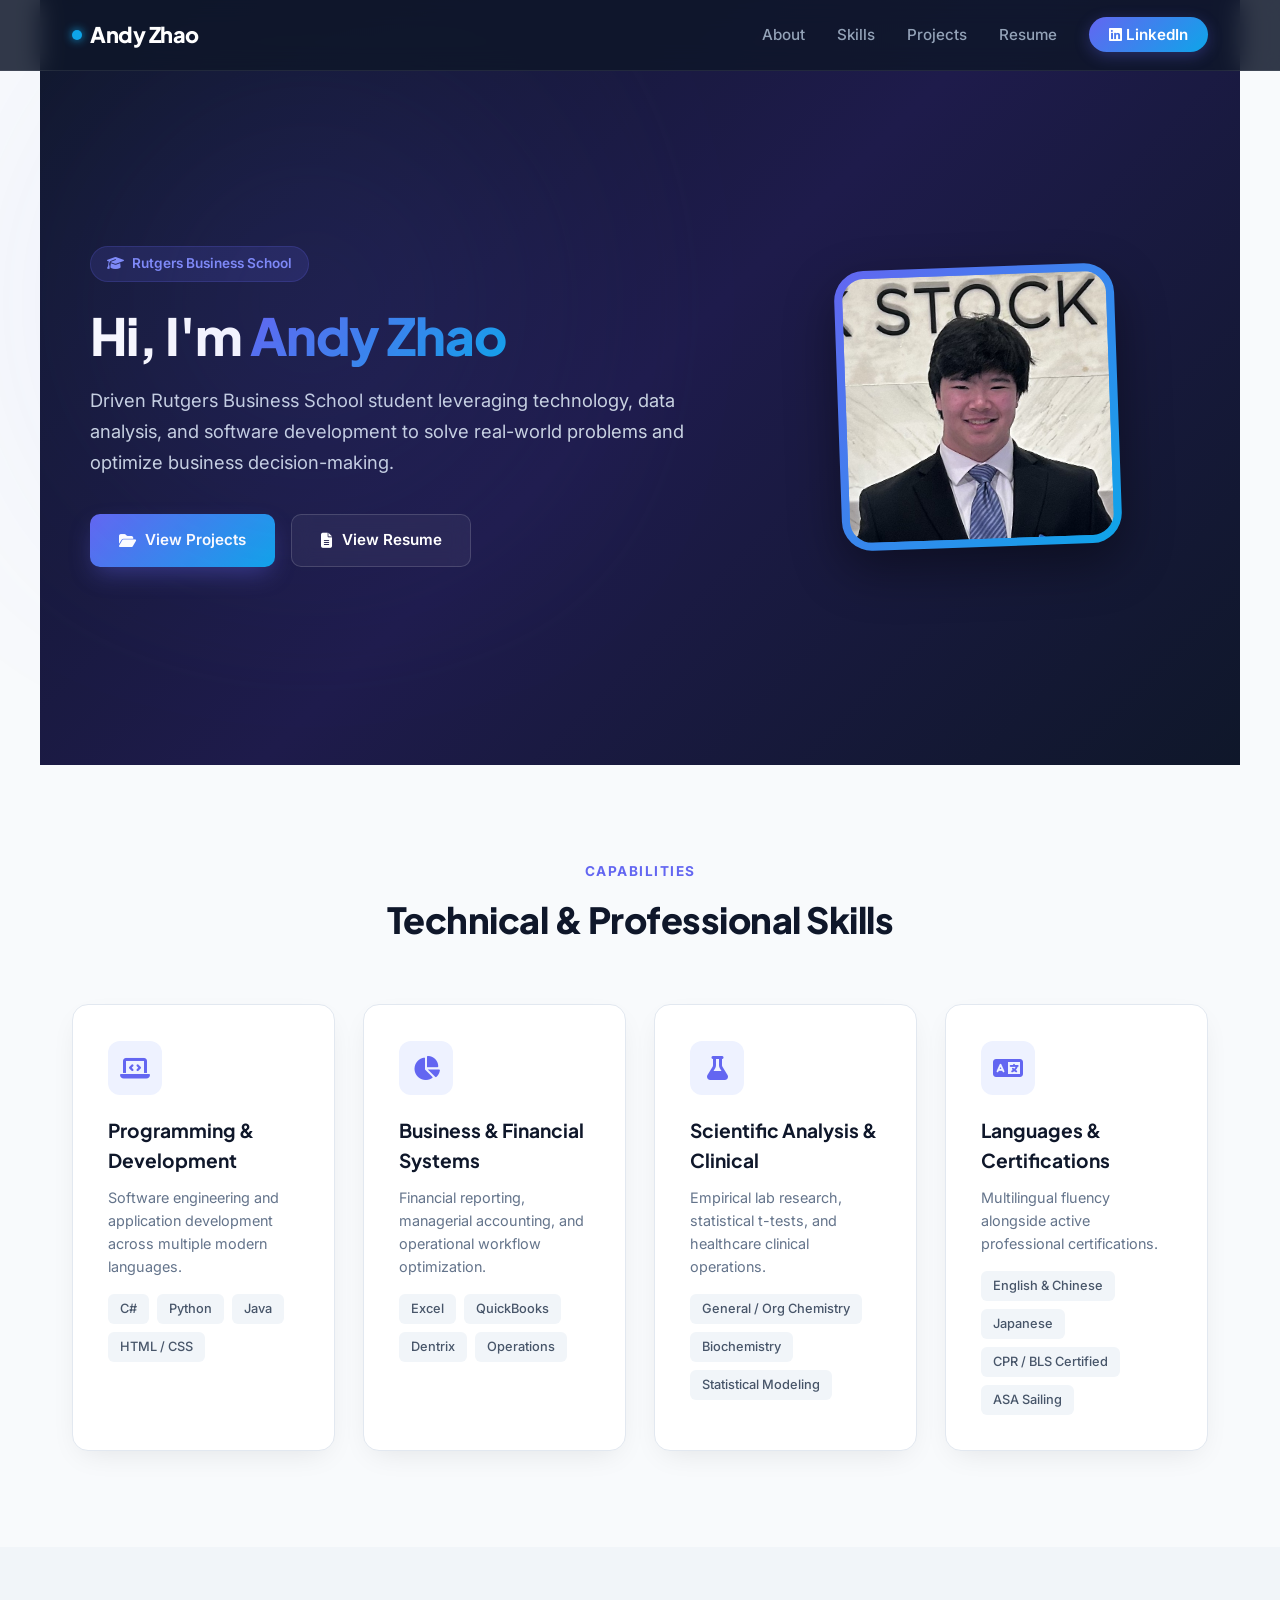
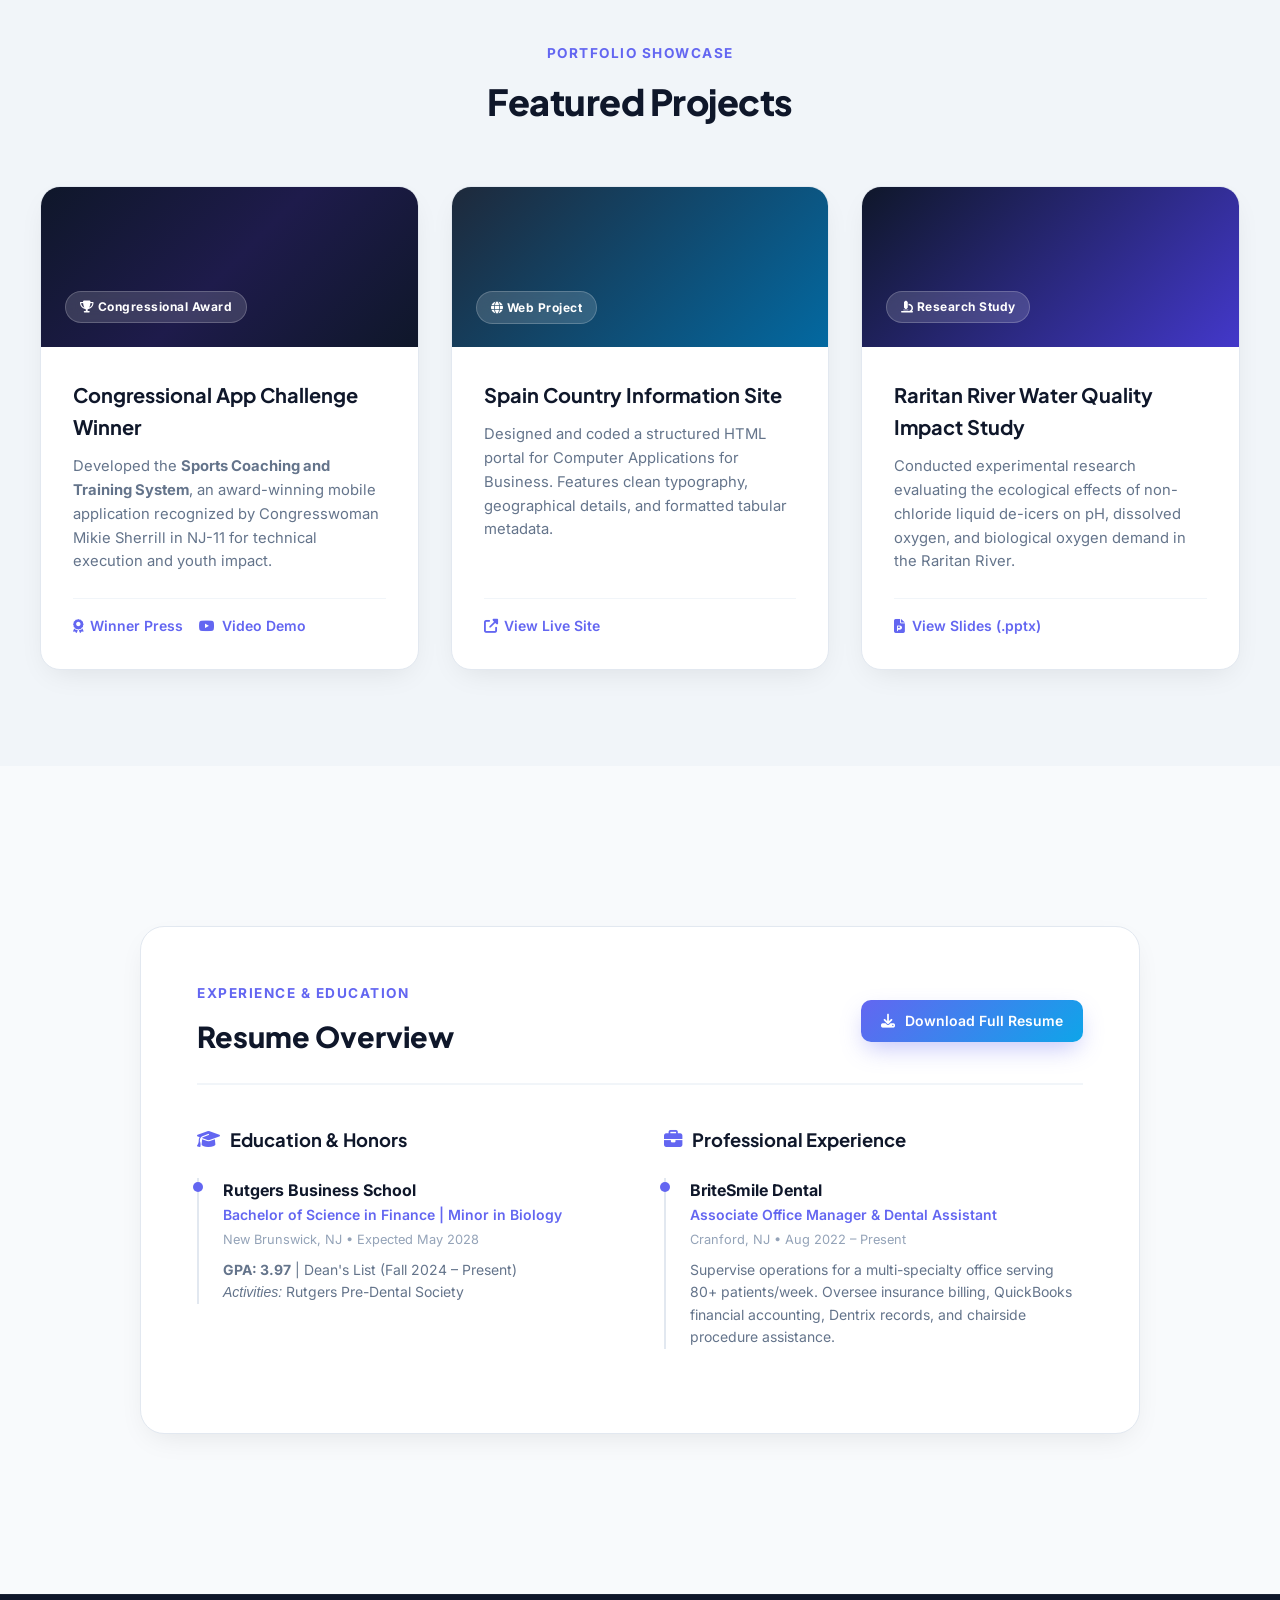
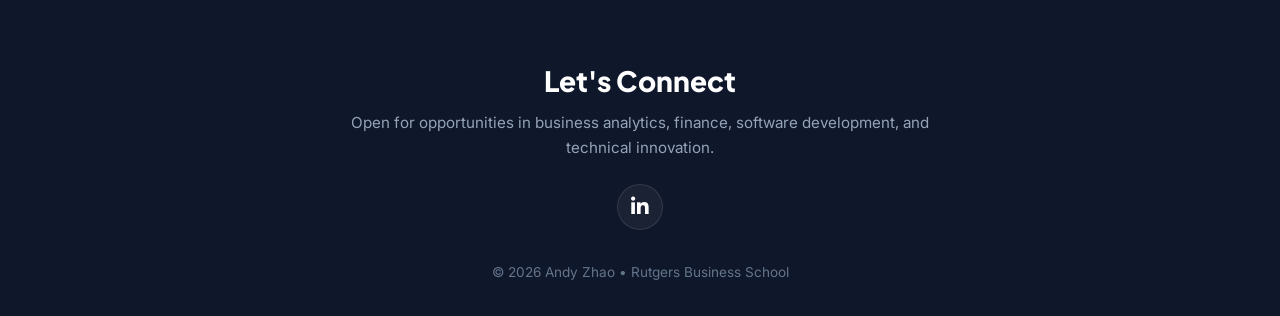
==== commit fa5c3f10: "Update index.html" ====
--- a/index.html
+++ b/index.html
@@ -616,7 +616,7 @@
                 gap: 2rem;
             }
             .nav-links {
-                display: none; /* Can expand into mobile menu if needed */
+                display: none;
             }
         }
     </style>
@@ -666,8 +666,7 @@
             <!-- Headshot Frame -->
             <div class="headshot-wrapper">
                 <div class="headshot-frame">
-                    <!-- Replace headshot.jpg with your photo file or keep placeholder link -->
-                    <img src="headshot.jpg" alt="Andy Zhao Headshot" class="headshot-img" onerror="this.onerror=null; this.src='https://images.unsplash.com/photo-1534528741775-53994a69daeb?auto=format&fit=crop&w=600&q=80';">
+                    <img src="IMG_1384_Cropped.jpeg" alt="Andy Zhao Headshot" class="headshot-img">
                 </div>
             </div>
         </div>
@@ -686,12 +685,13 @@
                 <div class="skill-icon">
                     <i class="fas fa-laptop-code"></i>
                 </div>
-                <h3>Web & App Development</h3>
-                <p style="font-size:0.9rem; color:#64748b;">Building functional, user-centric web platforms and software apps.</p>
+                <h3>Programming & Development</h3>
+                <p style="font-size:0.9rem; color:#64748b;">Software engineering and application development across multiple modern languages.</p>
                 <div class="skill-tags">
-                    <span class="tag">HTML5 / CSS3</span>
-                    <span class="tag">JavaScript</span>
-                    <span class="tag">App Design</span>
+                    <span class="tag">C#</span>
+                    <span class="tag">Python</span>
+                    <span class="tag">Java</span>
+                    <span class="tag">HTML / CSS</span>
                 </div>
             </div>
 
@@ -700,12 +700,13 @@
                 <div class="skill-icon">
                     <i class="fas fa-chart-pie"></i>
                 </div>
-                <h3>Business Analytics</h3>
-                <p style="font-size:0.9rem; color:#64748b;">Analyzing datasets to formulate business strategies and computational solutions.</p>
+                <h3>Business & Financial Systems</h3>
+                <p style="font-size:0.9rem; color:#64748b;">Financial reporting, managerial accounting, and operational workflow optimization.</p>
                 <div class="skill-tags">
-                    <span class="tag">Data Analysis</span>
-                    <span class="tag">Excel / Software</span>
-                    <span class="tag">Problem Solving</span>
+                    <span class="tag">Excel</span>
+                    <span class="tag">QuickBooks</span>
+                    <span class="tag">Dentrix</span>
+                    <span class="tag">Operations</span>
                 </div>
             </div>
 
@@ -714,26 +715,27 @@
                 <div class="skill-icon">
                     <i class="fas fa-flask"></i>
                 </div>
-                <h3>Scientific Analysis</h3>
-                <p style="font-size:0.9rem; color:#64748b;">Conducting empirical research, statistical testing, and environmental monitoring.</p>
+                <h3>Scientific Analysis & Clinical</h3>
+                <p style="font-size:0.9rem; color:#64748b;">Empirical lab research, statistical t-tests, and healthcare clinical operations.</p>
                 <div class="skill-tags">
-                    <span class="tag">Statistical t-tests</span>
-                    <span class="tag">Water Quality</span>
-                    <span class="tag">Research Design</span>
+                    <span class="tag">General / Org Chemistry</span>
+                    <span class="tag">Biochemistry</span>
+                    <span class="tag">Statistical Modeling</span>
                 </div>
             </div>
 
             <!-- Skill 4 -->
             <div class="skill-card">
                 <div class="skill-icon">
-                    <i class="fas fa-users-gear"></i>
-                </div>
-                <h3>Leadership & Communication</h3>
-                <p style="font-size:0.9rem; color:#64748b;">Presenting complex insights to stakeholders and collaborating across teams.</p>
+                    <i class="fas fa-language"></i>
+                </div>
+                <h3>Languages & Certifications</h3>
+                <p style="font-size:0.9rem; color:#64748b;">Multilingual fluency alongside active professional certifications.</p>
                 <div class="skill-tags">
-                    <span class="tag">Public Speaking</span>
-                    <span class="tag">Teamwork</span>
-                    <span class="tag">Project Oversight</span>
+                    <span class="tag">English & Chinese</span>
+                    <span class="tag">Japanese</span>
+                    <span class="tag">CPR / BLS Certified</span>
+                    <span class="tag">ASA Sailing</span>
                 </div>
             </div>
         </div>
@@ -816,11 +818,10 @@
             <div class="resume-header">
                 <div>
                     <span class="section-tag">Experience & Education</span>
-                    <h2 style="font-size:1.8rem; font-weight:800; color:var(--text-dark);">Resume Highlights</h2>
-                </div>
-                <!-- Optional link to download full PDF resume -->
-                <a href="resume.pdf" target="_blank" class="btn btn-primary" style="font-size:0.875rem; padding:0.6rem 1.25rem;">
-                    <i class="fas fa-download"></i> Download PDF Resume
+                    <h2 style="font-size:1.8rem; font-weight:800; color:var(--text-dark);">Resume Overview</h2>
+                </div>
+                <a href="Andy Zhao - Resume.pdf" target="_blank" class="btn btn-primary" style="font-size:0.875rem; padding:0.6rem 1.25rem;">
+                    <i class="fas fa-download"></i> Download Full Resume
                 </a>
             </div>
 
@@ -828,40 +829,32 @@
                 <!-- Left Column: Education -->
                 <div>
                     <h3 class="resume-column-title">
-                        <i class="fas fa-graduation-cap" style="color:var(--primary);"></i> Education
+                        <i class="fas fa-graduation-cap" style="color:var(--primary);"></i> Education & Honors
                     </h3>
 
                     <div class="resume-item">
                         <div class="resume-item-title">Rutgers Business School</div>
-                        <div class="resume-item-subtitle">Bachelor of Science Candidate</div>
-                        <div class="resume-item-date">Rutgers University, New Brunswick</div>
+                        <div class="resume-item-subtitle">Bachelor of Science in Finance | Minor in Biology</div>
+                        <div class="resume-item-date">New Brunswick, NJ • Expected May 2028</div>
                         <div class="resume-item-desc">
-                            Focusing on business analytics, computer applications, and technology management. Active participant in undergraduate projects and technical studies.
+                            <strong>GPA: 3.97</strong> | Dean's List (Fall 2024 – Present)<br>
+                            <em>Activities:</em> Rutgers Pre-Dental Society
                         </div>
                     </div>
                 </div>
 
-                <!-- Right Column: Achievements & Activities -->
+                <!-- Right Column: Experience -->
                 <div>
                     <h3 class="resume-column-title">
-                        <i class="fas fa-award" style="color:var(--primary);"></i> Key Honors & Projects
+                        <i class="fas fa-briefcase" style="color:var(--primary);"></i> Professional Experience
                     </h3>
 
                     <div class="resume-item">
-                        <div class="resume-item-title">Congressional App Challenge Winner</div>
-                        <div class="resume-item-subtitle">U.S. House of Representatives (NJ-11)</div>
-                        <div class="resume-item-date">Awarded by Rep. Mikie Sherrill</div>
+                        <div class="resume-item-title">BriteSmile Dental</div>
+                        <div class="resume-item-subtitle">Associate Office Manager & Dental Assistant</div>
+                        <div class="resume-item-date">Cranford, NJ • Aug 2022 – Present</div>
                         <div class="resume-item-desc">
-                            Designed and deployed a sports coaching application solution for local athletic teams.
-                        </div>
-                    </div>
-
-                    <div class="resume-item">
-                        <div class="resume-item-title">Environmental Data Analysis Lead</div>
-                        <div class="resume-item-subtitle">Biological Sciences Laboratory</div>
-                        <div class="resume-item-date">Rutgers University</div>
-                        <div class="resume-item-desc">
-                            Led statistical t-test evaluations on Raritan River water samples to assess ecological de-icer runoff impacts.
+                            Supervise operations for a multi-specialty office serving 80+ patients/week. Oversee insurance billing, QuickBooks financial accounting, Dentrix records, and chairside procedure assistance.
                         </div>
                     </div>
                 </div>
@@ -873,15 +866,12 @@
     <footer id="contact">
         <div class="footer-content">
             <h2 style="color:#ffffff; font-size:1.75rem; font-weight:800; margin-bottom:0.5rem;">Let's Connect</h2>
-            <p style="font-size:0.95rem; color:#94a3b8;">Open for opportunities in business analytics, software solutions, and technical innovation.</p>
+            <p style="font-size:0.95rem; color:#94a3b8;">Open for opportunities in business analytics, finance, software development, and technical innovation.</p>
             
             <div class="footer-socials">
                 <a href="https://www.linkedin.com/in/andy-s-zhao" target="_blank" class="social-circle" title="LinkedIn">
                     <i class="fab fa-linkedin-in"></i>
                 </a>
-                <a href="https://github.com" target="_blank" class="social-circle" title="GitHub">
-                    <i class="fab fa-github"></i>
-                </a>
             </div>
 
             <p class="copyright">&copy; 2026 Andy Zhao • Rutgers Business School</p>
@@ -890,23 +880,3 @@
 
 </body>
 </html>
-```eofs
-
----
-
-### What Changed & How to Add Your Photos/Files:
-
-1. **Color Palette & Visuals**:
-   - Upgraded to an **indigo/violet gradient theme** (`#6366f1` / `#0ea5e9`) with soft background ambient glow.
-   - Replaced plain text cards with **elevated glassmorphic cards** featuring smooth lift animations when hovered over.
-
-2. **Headshot Photo**:
-   - In your repository, upload a picture of yourself and name it **`headshot.jpg`**.
-   - If no image is uploaded, it automatically displays a stylish modern portrait as a placeholder until you add your own.
-
-3. **Resume Section**:
-   - Added a **Resume Highlights** box with structured sections for Education and Achievements.
-   - Includes a **Download PDF Resume** button linking to `resume.pdf`. Simply save your PDF resume as `resume.pdf` in the repository!
-
-4. **GitHub Upload Instructions**:
-   - Simply replace your old `index.html` file on GitHub with this single `index.html` file (you can delete `style.css` since everything is styled inside `index.html`).
